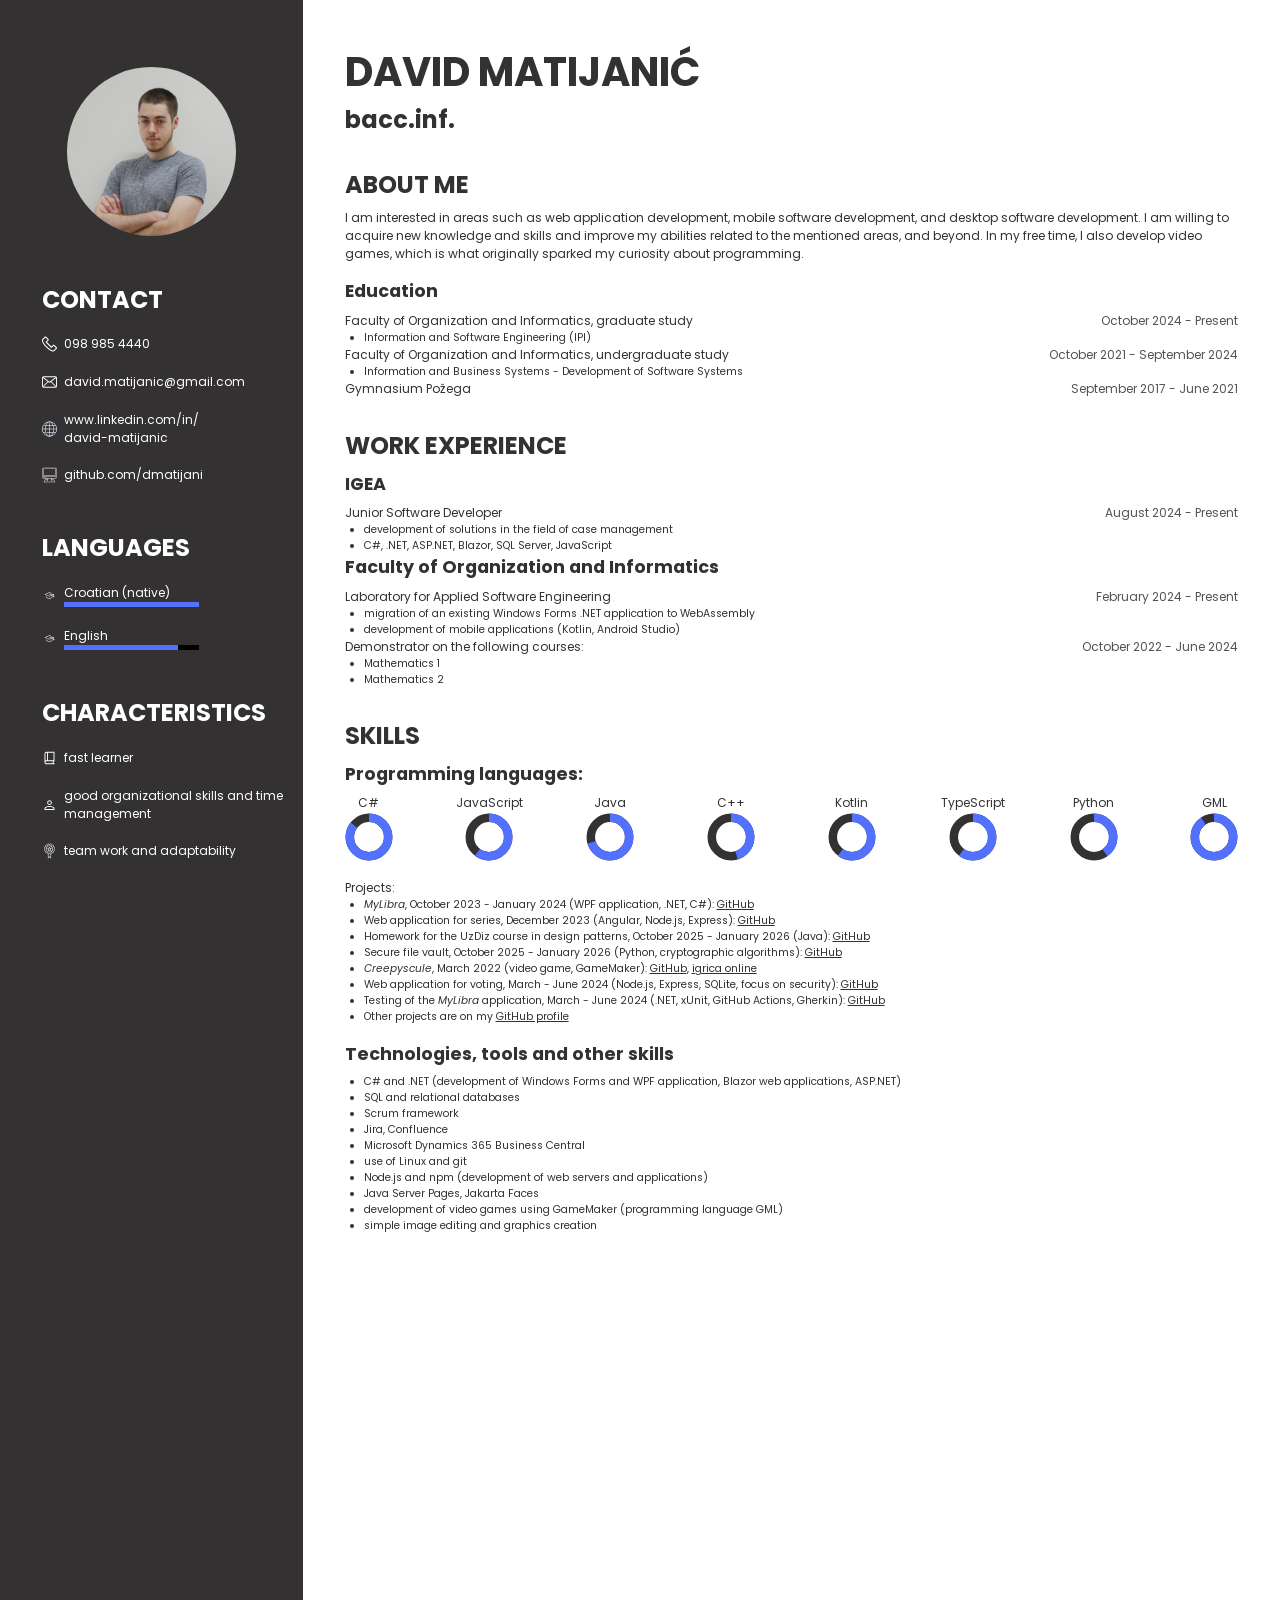
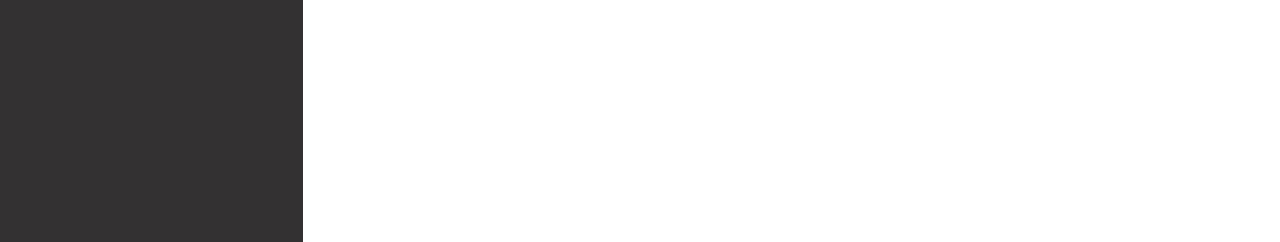
==== en/index.html @ ef83c063 "Engl" ====
<!DOCTYPE html>
<html lang="hr">
<head>
    <meta charset="UTF-8">
    <meta name="viewport" content="width=device-width, initial-scale=1.0">
    <title>Životopis</title>
    <link rel="stylesheet" href="../style.css">
    <link rel="preconnect" href="https://fonts.googleapis.com">
    <link rel="preconnect" href="https://fonts.gstatic.com" crossorigin>
    <link href="https://fonts.googleapis.com/css2?family=Poppins:ital,wght@0,100;0,200;0,300;0,400;0,500;0,600;0,700;0,800;0,900;1,100;1,200;1,300;1,400;1,500;1,600;1,700;1,800;1,900&display=swap" rel="stylesheet">
    <script src="../app.js" defer></script>
</head>
<body>
    <div id="cvSide">
        <img src="../profile.jpg" class="profileImage" alt="David Matijanić">
        <div class="sideSection">
            <h2>CONTACT</h2>
            <div class="sideSectionItems">
                <div class="sideSectionItem">
                    <img class="svg" src="../svg/phone.svg" alt="Globe icon">
                    <a href="tel:098-985-4440"><p>098 985 4440</p></a>
                </div>
                <div class="sideSectionItem">
                    <img class="svg" src="../svg/mail.svg" alt="Globe icon">
                    <div>
                        <a href="mailto:david.matijanic@gmail.com"><p>david.matijanic@gmail.com</p></a>
                    </div>
                </div>
                <div class="sideSectionItem">
                    <img class="svg" src="../svg/globe.svg" alt="Globe icon">
                    <div>
                        <a href="https://www.linkedin.com/in/david-matijanic"><p>www.linkedin.com/in/</p></a>
                        <a href="https://www.linkedin.com/in/david-matijanic"><p>david-matijanic</p></a>
                    </div>
                </div>
                <div class="sideSectionItem">
                    <img class="svg" src="../svg/computer.svg" alt="Globe icon">
                    <a href="https://github.com/dmatijani"><p>github.com/dmatijani</p></a>
                </div>
            </div>
        </div>
        <div class="sideSection">
            <h2>LANGUAGES</h2>
            <div class="sideSectionItems">
                <div class="sideSectionItem">
                    <img class="svg" src="../svg/college.svg" alt="Globe icon">
                    <div>
                        <p>Croatian (native)</p>
                        <div id="croPercent">
                            <div id="croPercentFull"></div>
                        </div>
                    </div>
                </div>
                <div class="sideSectionItem">
                    <img class="svg" src="../svg/college.svg" alt="Globe icon">
                    <div>
                        <p>English</p>
                        <div id="engPercent">
                            <div id="engPercentFull"></div>
                        </div>
                    </div>
                </div>
            </div>
        </div>
        <div class="sideSection">
            <h2>CHARACTERISTICS</h2>
            <div class="sideSectionItems">
                <div class="sideSectionItem">
                    <img class="svg" src="../svg/learn.svg" alt="Book icon">
                    <div>
                        <p>fast learner</p>
                    </div>
                </div>
                <div class="sideSectionItem">
                    <img class="svg" src="../svg/person.svg" alt="Person icon">
                    <div>
                        <p>good organizational skills and time management</p>
                    </div>
                </div>
                <div class="sideSectionItem">
                    <img class="svg" src="../svg/medal2.svg" alt="Team icon">
                    <div>
                        <p>team work and adaptability</p>
                    </div>
                </div>
            </div>
        </div>
    </div>

    <div id="cvMain">
        <div>
            <h1>DAVID MATIJANIĆ</h1>
            <h2>bacc.inf.</h2>
        </div>
        <div class="cvSection">
            <h2>ABOUT ME</h2>
            <div class="cvSubSection">
                <p>
                    I am interested in areas such as web application development, mobile software development, and desktop software development. I am willing to acquire new knowledge and skills and improve my abilities related to the mentioned areas, and beyond. In my free time, I also
develop video games, which is what originally sparked my curiosity about programming.
                </p>
            </div>
            <div class="cvSubSection">
                <h3>Education</h3>
                <div class="titleAndDate">
                    <p>Faculty of Organization and Informatics, graduate study</p>
                    <p>October 2024 - Present</p>
                </div>
                <ul>
                    <li>Information and Software Engineering (IPI)</li>
                </ul>
                <div class="titleAndDate">
                    <p>Faculty of Organization and Informatics, undergraduate study</p>
                    <p>October 2021 - September 2024</p>
                </div>
                <ul>
                    <li>Information and Business Systems - Development of Software Systems</li>
                </ul>
                <div class="titleAndDate">
                    <p>Gymnasium Požega</p>
                    <p>September 2017 - June 2021</p>
                </div>
            </div>
        </div>
        <div class="cvSection">
            <h2>WORK EXPERIENCE</h2>
            <div class="cvSubSection">
                <h3>IGEA</h3>
                <div class="titleAndDate">
                    <p>Junior Software Developer</p>
                    <p>August 2024 - Present</p>
                </div>
                <ul>
                    <li>development of solutions in the field of case management</li>
                    <li>C#, .NET, ASP.NET, Blazor, SQL Server, JavaScript</li>
                </ul>
                <h3>Faculty of Organization and Informatics</h3>
                <div class="titleAndDate">
                    <p>Laboratory for Applied Software Engineering</p>
                    <p>February 2024 - Present</p>
                </div>
                <ul>
                    <li>migration of an existing Windows Forms .NET application to WebAssembly</li>
                    <li>development of mobile applications (Kotlin, Android Studio)</li>
                </ul>
                <div class="titleAndDate">
                    <p>Demonstrator on the following courses:</p>
                    <p>October 2022 - June 2024</p>
                </div>
                <ul>
                    <li>Mathematics 1</li>
                    <li>Mathematics 2</li>
                </ul>
            </div>
        </div>
        <div class="cvSection">
            <h2>SKILLS</h2>
            <div class="cvSubSection">
                <h3>Programming languages:</h3>
                <div class="progLangRow">
                    <div class="progLang">
                        <p>C#</p>
                        <svg class="donut" data-percent="0.85" data-radius="48"></svg>
                    </div>
                    <div class="progLang">
                        <p>JavaScript</p>
                        <svg class="donut" data-percent="0.6" data-radius="48"></svg>
                    </div>
                    <div class="progLang">
                        <p>Java</p>
                        <svg class="donut" data-percent="0.7" data-radius="48"></svg>
                    </div>
                    <div class="progLang">
                        <p>C++</p>
                        <svg class="donut" data-percent="0.45" data-radius="48"></svg>
                    </div>
                    <div class="progLang">
                        <p>Kotlin</p>
                        <svg class="donut" data-percent="0.6" data-radius="48"></svg>
                    </div>
                    <div class="progLang">
                        <p>TypeScript</p>
                        <svg class="donut" data-percent="0.6" data-radius="48"></svg>
                    </div>
                    <div class="progLang">
                        <p>Python</p>
                        <svg class="donut" data-percent="0.4" data-radius="48"></svg>
                    </div>
                    <div class="progLang">
                        <p>GML</p>
                        <svg class="donut" data-percent="0.9" data-radius="48"></svg>
                    </div>
                </div>
                <br>
                <p>Projects:</p>
                <ul>
                    <li><span style="font-style: italic;">MyLibra</span>, October 2023 - January 2024 (WPF application, .NET, C#): <a href="https://github.com/foivz/rpp23-project-dmatijani-mmarkovin-vlovric-dhegedusi">GitHub</a></li>
                    <li>Web application for series, December 2023 (Angular, Node.js, Express): <a href="https://github.com/dmatijani/RWA-zadaca_02">GitHub</a></li>
                    <li>Homework for the UzDiz course in design patterns, October 2025 - January 2026 (Java): <a href="https://github.com/dmatijani/UzDiz-zadaca-1">GitHub</a></li>
                    <li>Secure file vault, October 2025 - January 2026 (Python, cryptographic algorithms): <a href="https://github.com/dmatijani/SUISP_projekt">GitHub</a></li>
                    <li><span style="font-style: italic;">Creepyscule</span>, March 2022 (video game, GameMaker): <a href="https://github.com/dmatijani/Creepyscule">GitHub</a>, <a href="https://gx.games/games/5li4yc/creepyscule/">igrica online</a></li>
                    <li>Web application for voting, March - June 2024 (Node.js, Express, SQLite, focus on security): <a href="https://github.com/vlovric21/SIS_voting">GitHub</a></li>
                    <li>Testing of the <span style="font-style: italic;">MyLibra</span> application, March - June 2024 (.NET, xUnit, GitHub Actions, Gherkin): <a href="https://github.com/foivz/tkipp24-projects-dmatijani-vlovric-dhegedusi-mmarkovin">GitHub</a></li>
                    <li>Other projects are on my <a href="https://github.com/dmatijani">GitHub profile</a></li>
                </ul>
            </div>
            <div class="cvSubSection">
                <h3>Technologies, tools and other skills</h3>
                <ul>
                    <li>C# and .NET (development of Windows Forms and WPF application, Blazor web applications, ASP.NET)</li>
                    <li>SQL and relational databases</li>
                    <li>Scrum framework</li>
                    <li>Jira, Confluence</li>
                    <li>Microsoft Dynamics 365 Business Central</li>
                    <li>use of Linux and git</li>
                    <li>Node.js and npm (development of web servers and applications)</li>
                    <li>Java Server Pages, Jakarta Faces</li>
                    <li>development of video games using GameMaker (programming language GML)</li>
                    <li>simple image editing and graphics creation</li>
                </ul>
            </div>
        </div>
    </div>
</body>
</html>
---- style.css ----
/* ZAJEDNIČKO */

html {
    height: 100%;
}

body {
    margin: 0cm;
    padding: 0cm;
    display: flex;
    flex-direction: row;
    height: 100%;
}

h1 {
    font-family: "Poppins", sans-serif;
    font-weight: 700;
    font-style: normal;
    font-size: 2.5em;
    color: #333132;
    margin: 0cm;
}

h2 {
    font-family: "Poppins", sans-serif;
    font-weight: 700;
    font-style: normal;
    font-size: 1.5em;
    color: #333132;
    margin: 0cm;
}

h3 {
    font-family: "Poppins", sans-serif;
    font-weight: 700;
    font-style: normal;
    font-size: 1.1em;
    color: #333132;
    margin: 0cm;
}

p {
    font-family: "Poppins", sans-serif;
    font-weight: 400;
    font-style: normal;
    font-size: 0.75em;
    margin: 0cm;
    padding: 0cm;
}

pre {
    margin: 0px;
}

h1>pre {
    font-family: "Poppins", sans-serif;
    font-weight: 700;
    font-style: normal;
}

ul {
    margin: 0cm;
    padding-left: 0.5cm;
}

li {
    font-family: "Poppins", sans-serif;
    font-weight: 400;
    font-style: normal;
    font-size: 0.66em;
}

a {
    color: white;
    margin: 0cm;
    padding: 0cm;
}



/* SIDE SECTION */

.profileImage {
    width: 4.48cm;
    height: 4.48cm;
    border-radius: 2.24cm;
    margin: 0.67cm;
}

#cvSide {
    background-color: #333132;
    display: flex;
    flex-direction: column;
    padding-left: 1.1cm;
    padding-top: 1.1cm;
    width: 6.92cm;
    height: 200%;
    flex-shrink: 0;
}

#cvSide>* {
    margin-bottom: 1.2cm;
}

#cvSide>*:last-child {
    margin-bottom: 0cm;
}

.sideSection {
    margin: 0cm;
    padding: 0cm;
    color: white;
}

.sideSection>* {
    margin: 0cm;
    border: 0cm;
    padding: 0cm;
}

.sideSection>h2 {
    margin-bottom: 0.5cm;
    color: white;
}

.sideSectionItems>* {
    margin-bottom: 0.52cm;
}

.sideSectionItems>*:last-child {
    margin-bottom: 0cm;
}

.sideSectionItem {
    display: flex;
    flex-direction: row;
}

.sideSectionItem * {
    margin: 0px;
}

.svg {
    filter: invert(100%);
    width: 0.4cm;
    margin-right: 0.2cm;
}

.sideSection a {
    text-decoration: none;
}

#engPercent {
    margin: 0cm;
    padding: 0cm;
    background-color: black;
    width: 3.56cm;
    height: 0.14cm;
}

#engPercentFull {
    margin: 0cm;
    padding: 0cm;
    background-color: #5271ff;
    width: 3.02cm;
    height: 0.14cm;
}

#croPercent {
    margin: 0cm;
    padding: 0cm;
    background-color: black;
    width: 3.56cm;
    height: 0.14cm;
}

#croPercentFull {
    margin: 0cm;
    padding: 0cm;
    background-color: #5271ff;
    width: 3.56cm;
    height: 0.14cm;
}

/* MAIN SECTION */

#cvMain {
    background-color: white;
    width: 100%;
    padding-left: 1.1cm;
    padding-top: 1.1cm;
    padding-right: 1.1cm;
    height: 100%;
}

#cvMain>* {
    margin: 0cm;
    margin-bottom: 0.8cm;
    padding: 0cm;
    color: #333132;
}

#cvMain>.cvSection>* {
    margin: 0cm;
    padding: 0cm;
}

#cvMain>.cvSection>h2,h3 {
    margin-bottom: 0.2cm;
}

#cvMain .cvSubSection {
    margin-bottom: 0.4cm;
}

#cvMain>.cvSection>ul {
    margin-left: 0.5cm;
}

#cvMain .titleAndDate {
    display: flex;
    flex-direction: row;
    justify-content: space-between;
}
#cvMain .titleAndDate>p:last-child {
    color: #545454;
}

#cvMain .progLangRow {
    display: flex;
    flex-direction: row;
    justify-content: space-between;
}

#cvMain .progLangRow>.progLang {
    display: flex;
    align-items: center;
    flex-direction: column;
}

#cvMain .progLangRow>.progLang>p {
    position: absolute;
}

#cvMain .progLangRow>.progLang>svg {
    margin-top: 1.2em;
}

#cvMain a {
    color: #333132;
}
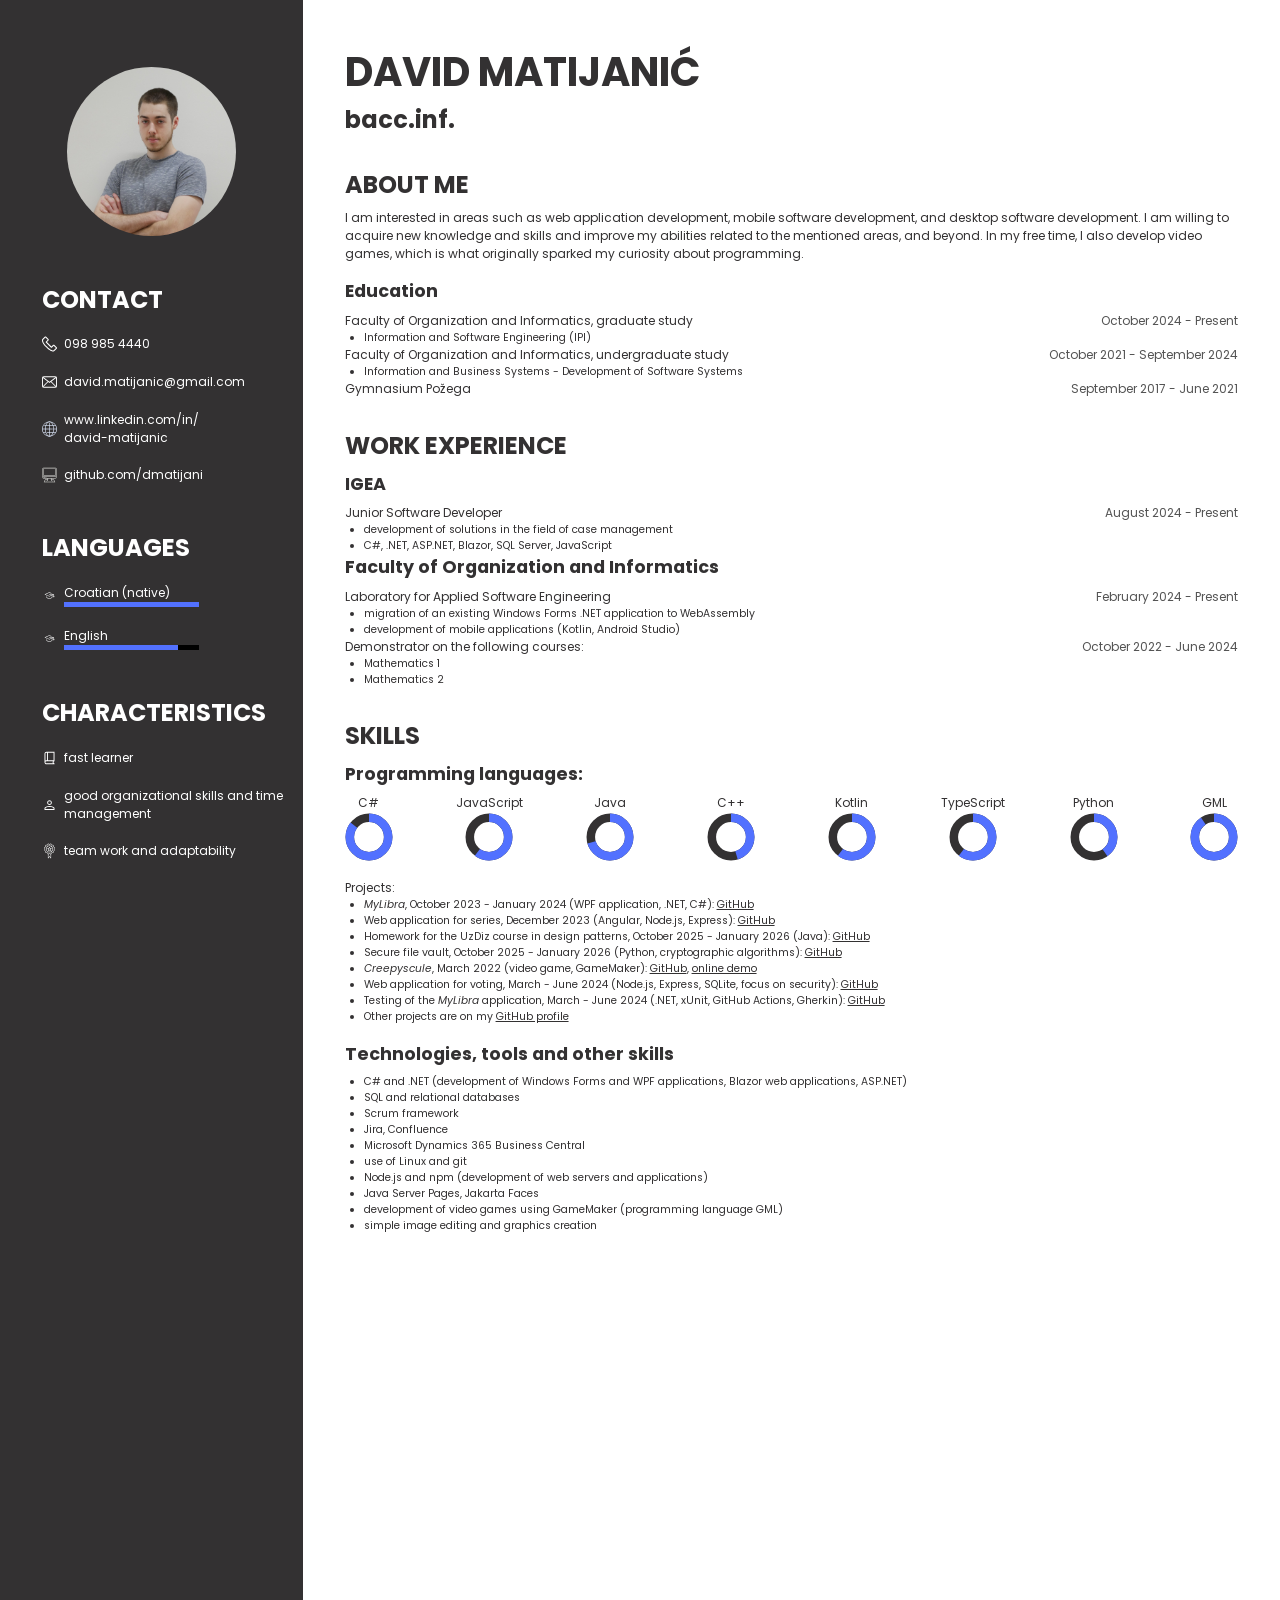
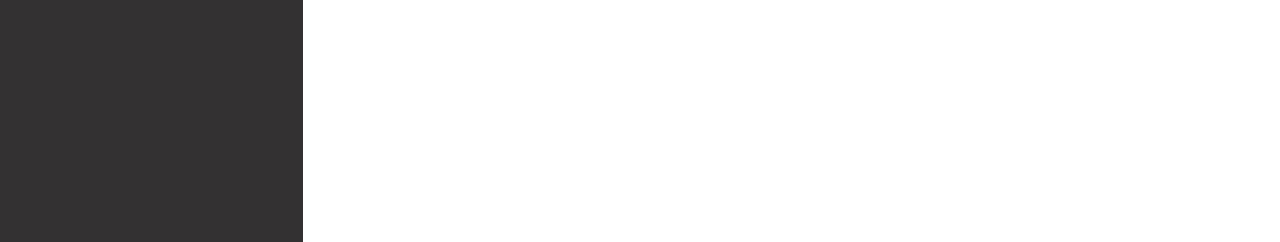
==== commit cbe5fe55: "Sitnica" ====
--- a/en/index.html
+++ b/en/index.html
@@ -198,7 +198,7 @@
                     <li>Web application for series, December 2023 (Angular, Node.js, Express): <a href="https://github.com/dmatijani/RWA-zadaca_02">GitHub</a></li>
                     <li>Homework for the UzDiz course in design patterns, October 2025 - January 2026 (Java): <a href="https://github.com/dmatijani/UzDiz-zadaca-1">GitHub</a></li>
                     <li>Secure file vault, October 2025 - January 2026 (Python, cryptographic algorithms): <a href="https://github.com/dmatijani/SUISP_projekt">GitHub</a></li>
-                    <li><span style="font-style: italic;">Creepyscule</span>, March 2022 (video game, GameMaker): <a href="https://github.com/dmatijani/Creepyscule">GitHub</a>, <a href="https://gx.games/games/5li4yc/creepyscule/">igrica online</a></li>
+                    <li><span style="font-style: italic;">Creepyscule</span>, March 2022 (video game, GameMaker): <a href="https://github.com/dmatijani/Creepyscule">GitHub</a>, <a href="https://gx.games/games/5li4yc/creepyscule/">online demo</a></li>
                     <li>Web application for voting, March - June 2024 (Node.js, Express, SQLite, focus on security): <a href="https://github.com/vlovric21/SIS_voting">GitHub</a></li>
                     <li>Testing of the <span style="font-style: italic;">MyLibra</span> application, March - June 2024 (.NET, xUnit, GitHub Actions, Gherkin): <a href="https://github.com/foivz/tkipp24-projects-dmatijani-vlovric-dhegedusi-mmarkovin">GitHub</a></li>
                     <li>Other projects are on my <a href="https://github.com/dmatijani">GitHub profile</a></li>
@@ -207,7 +207,7 @@
             <div class="cvSubSection">
                 <h3>Technologies, tools and other skills</h3>
                 <ul>
-                    <li>C# and .NET (development of Windows Forms and WPF application, Blazor web applications, ASP.NET)</li>
+                    <li>C# and .NET (development of Windows Forms and WPF applications, Blazor web applications, ASP.NET)</li>
                     <li>SQL and relational databases</li>
                     <li>Scrum framework</li>
                     <li>Jira, Confluence</li>
